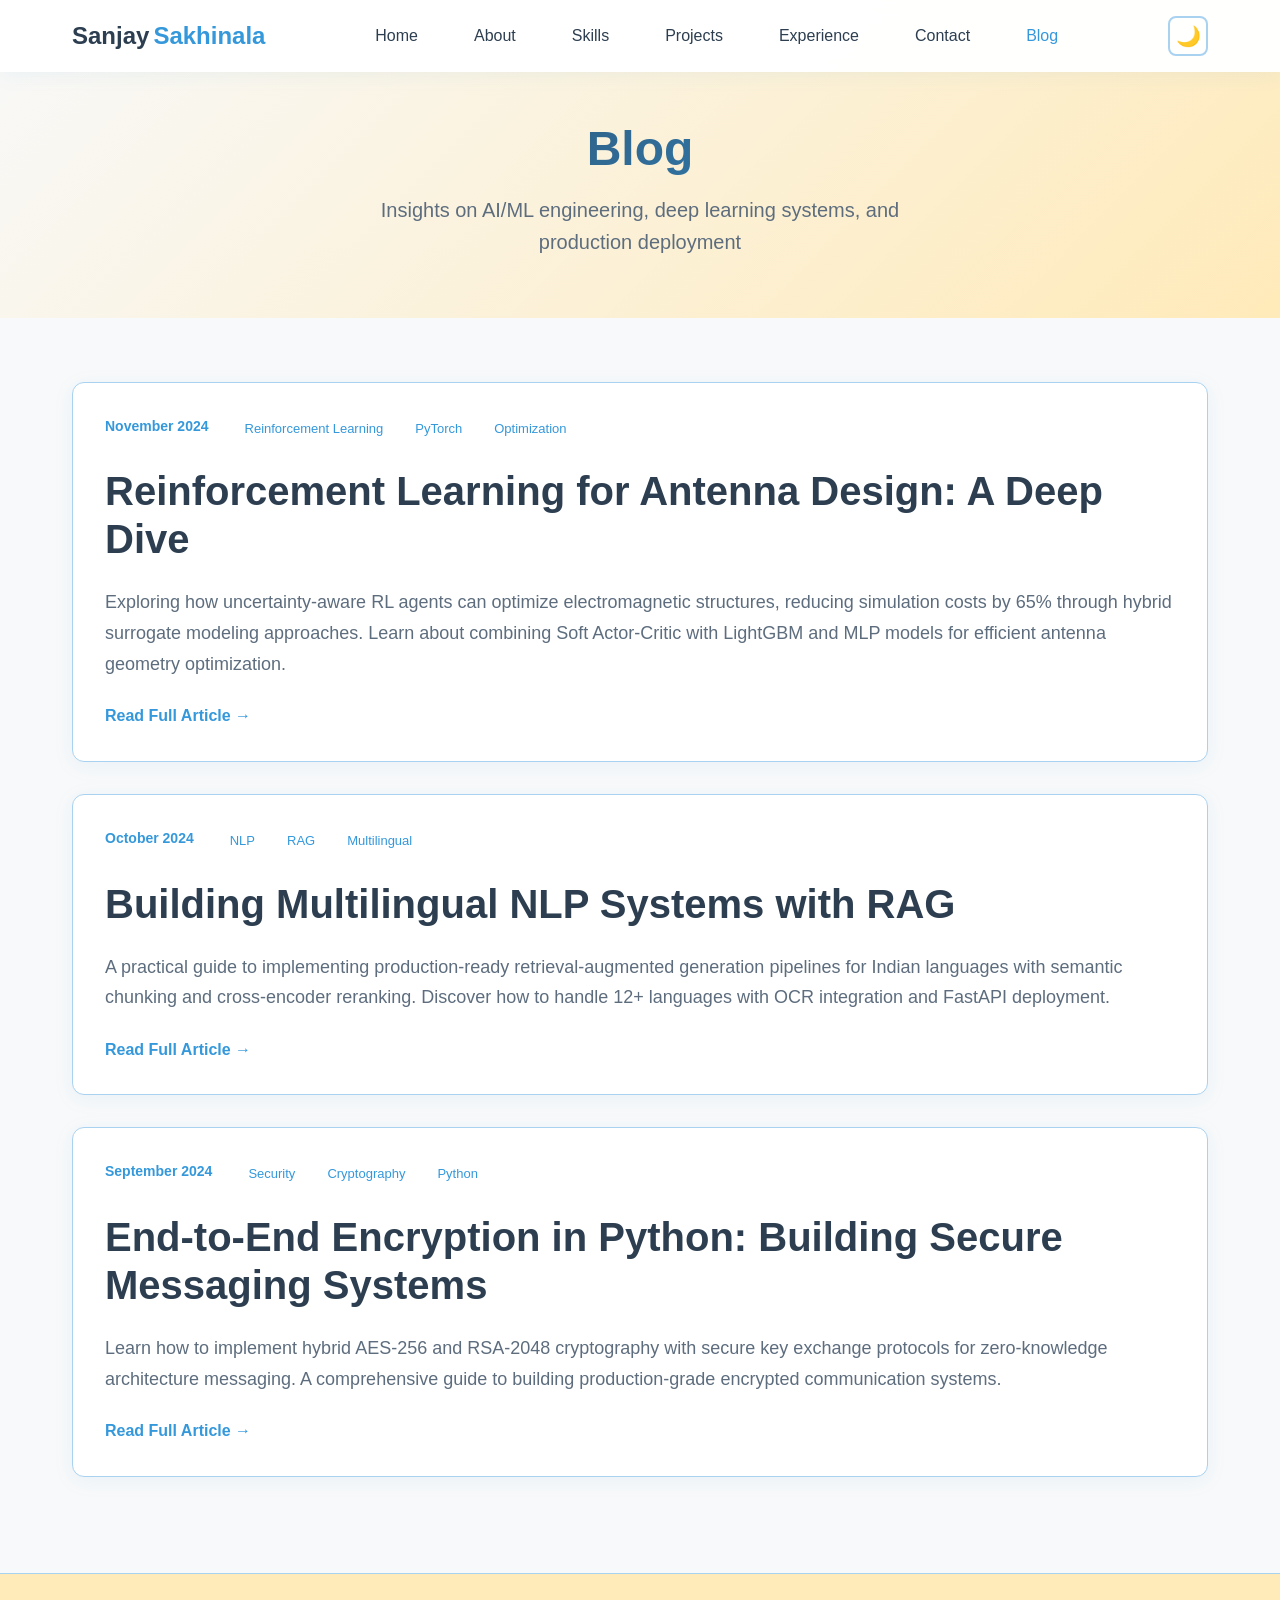
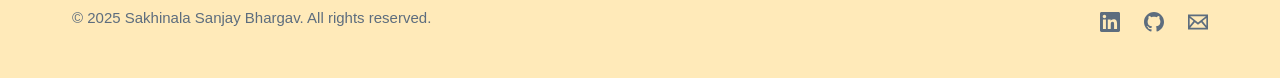
==== blog/index.html @ ed826e9f "Add blog page with posts and styling This commit adds a new blog page with a header, navigation, and" ====
<!DOCTYPE html>
<html lang="en">

<head>
    <meta charset="UTF-8">
    <meta name="viewport" content="width=device-width, initial-scale=1.0">
    <meta name="description"
        content="Blog posts by Sakhinala Sanjay Bhargav - AI/ML Engineer sharing insights on deep learning, reinforcement learning, NLP, and MLOps.">
    <meta name="keywords" content="AI Blog, ML Blog, Deep Learning, Reinforcement Learning, NLP, MLOps">
    <meta name="author" content="Sakhinala Sanjay Bhargav">
    <title>Blog - Sanjay Bhargav</title>
    <link rel="stylesheet" href="../style.css">
    <style>
        .blog-page-header {
            padding: 120px 0 60px;
            text-align: center;
            background: linear-gradient(135deg, var(--bg-primary) 0%, var(--bg-secondary) 100%);
        }

        .blog-page-title {
            font-size: 3rem;
            margin-bottom: 1rem;
            background: linear-gradient(135deg, var(--text-primary), var(--accent-primary));
            -webkit-background-clip: text;
            -webkit-text-fill-color: transparent;
            background-clip: text;
        }

        .blog-page-subtitle {
            font-size: 1.25rem;
            color: var(--text-secondary);
            max-width: 600px;
            margin: 0 auto;
        }

        .blog-posts-list {
            padding: var(--spacing-2xl) 0;
        }

        .blog-post-item {
            background: var(--card-bg);
            padding: var(--spacing-lg);
            border-radius: var(--radius-lg);
            box-shadow: 0 4px 20px var(--shadow-color);
            margin-bottom: var(--spacing-lg);
            border: 1px solid var(--border-color);
            transition: all var(--transition-fast);
        }

        .blog-post-item:hover {
            transform: translateY(-5px);
            box-shadow: 0 8px 30px var(--shadow-color);
        }

        .blog-post-meta {
            display: flex;
            gap: var(--spacing-md);
            margin-bottom: var(--spacing-md);
            flex-wrap: wrap;
        }

        .blog-post-date {
            color: var(--accent-primary);
            font-weight: 600;
            font-size: 0.875rem;
        }

        .blog-post-tags {
            display: flex;
            gap: var(--spacing-xs);
            flex-wrap: wrap;
        }

        .blog-tag {
            background: var(--accent-primary)20;
            color: var(--accent-primary);
            padding: 0.25rem 0.75rem;
            border-radius: var(--radius-sm);
            font-size: 0.813rem;
            font-weight: 500;
        }

        .blog-post-title-link {
            font-size: 2rem;
            color: var(--text-primary);
            margin-bottom: var(--spacing-md);
            display: block;
            transition: color var(--transition-fast);
        }

        .blog-post-title-link:hover {
            color: var(--accent-primary);
        }

        .blog-post-excerpt {
            color: var(--text-secondary);
            line-height: 1.7;
            margin-bottom: var(--spacing-md);
            font-size: 1.125rem;
        }

        .read-more-btn {
            display: inline-flex;
            align-items: center;
            gap: 0.5rem;
            color: var(--accent-primary);
            font-weight: 600;
            transition: all var(--transition-fast);
        }

        .read-more-btn:hover {
            gap: 0.75rem;
            color: var(--accent-highlight);
        }
    </style>
</head>

<body data-theme="light">
    <!-- Navigation -->
    <nav class="navbar" id="navbar">
        <div class="container nav-container">
            <div class="logo">
                <a href="../index.html" class="logo-text">Sanjay<span class="logo-accent">Sakhinala</span></a>
            </div>
            <ul class="nav-links" id="navLinks">
                <li><a href="../index.html#home" class="nav-link">Home</a></li>
                <li><a href="../index.html#about" class="nav-link">About</a></li>
                <li><a href="../index.html#skills" class="nav-link">Skills</a></li>
                <li><a href="../index.html#projects" class="nav-link">Projects</a></li>
                <li><a href="../index.html#experience" class="nav-link">Experience</a></li>
                <li><a href="../index.html#contact" class="nav-link">Contact</a></li>
                <li><a href="./index.html" class="nav-link" style="color: var(--accent-primary);">Blog</a></li>
            </ul>
            <div class="nav-controls">
                <button class="theme-toggle" id="themeToggle" aria-label="Toggle theme">
                    <span class="theme-icon">🌙</span>
                </button>
                <button class="mobile-toggle" id="mobileToggle" aria-label="Toggle menu">
                    <span class="hamburger"></span>
                    <span class="hamburger"></span>
                    <span class="hamburger"></span>
                </button>
            </div>
        </div>
    </nav>

    <!-- Blog Header -->
    <section class="blog-page-header">
        <div class="container">
            <h1 class="blog-page-title">Blog</h1>
            <p class="blog-page-subtitle">
                Insights on AI/ML engineering, deep learning systems, and production deployment
            </p>
        </div>
    </section>

    <!-- Blog Posts List -->
    <section class="blog-posts-list">
        <div class="container">
            <!-- Blog Post 1 -->
            <article class="blog-post-item">
                <div class="blog-post-meta">
                    <span class="blog-post-date">November 2024</span>
                    <div class="blog-post-tags">
                        <span class="blog-tag">Reinforcement Learning</span>
                        <span class="blog-tag">PyTorch</span>
                        <span class="blog-tag">Optimization</span>
                    </div>
                </div>
                <a href="./rl-antenna-design.html" class="blog-post-title-link">
                    <h2>Reinforcement Learning for Antenna Design: A Deep Dive</h2>
                </a>
                <p class="blog-post-excerpt">
                    Exploring how uncertainty-aware RL agents can optimize electromagnetic structures, reducing
                    simulation costs by 65% through hybrid surrogate modeling approaches. Learn about combining Soft
                    Actor-Critic with LightGBM and MLP models for efficient antenna geometry optimization.
                </p>
                <a href="./rl-antenna-design.html" class="read-more-btn">
                    Read Full Article →
                </a>
            </article>

            <!-- Blog Post 2 -->
            <article class="blog-post-item">
                <div class="blog-post-meta">
                    <span class="blog-post-date">October 2024</span>
                    <div class="blog-post-tags">
                        <span class="blog-tag">NLP</span>
                        <span class="blog-tag">RAG</span>
                        <span class="blog-tag">Multilingual</span>
                    </div>
                </div>
                <a href="./multilingual-rag-systems.html" class="blog-post-title-link">
                    <h2>Building Multilingual NLP Systems with RAG</h2>
                </a>
                <p class="blog-post-excerpt">
                    A practical guide to implementing production-ready retrieval-augmented generation pipelines for
                    Indian languages with semantic chunking and cross-encoder reranking. Discover how to handle 12+
                    languages with OCR integration and FastAPI deployment.
                </p>
                <a href="./multilingual-rag-systems.html" class="read-more-btn">
                    Read Full Article →
                </a>
            </article>

            <!-- Blog Post 3 -->
            <article class="blog-post-item">
                <div class="blog-post-meta">
                    <span class="blog-post-date">September 2024</span>
                    <div class="blog-post-tags">
                        <span class="blog-tag">Security</span>
                        <span class="blog-tag">Cryptography</span>
                        <span class="blog-tag">Python</span>
                    </div>
                </div>
                <a href="./encryption-python.html" class="blog-post-title-link">
                    <h2>End-to-End Encryption in Python: Building Secure Messaging Systems</h2>
                </a>
                <p class="blog-post-excerpt">
                    Learn how to implement hybrid AES-256 and RSA-2048 cryptography with secure key exchange protocols
                    for zero-knowledge architecture messaging. A comprehensive guide to building production-grade
                    encrypted communication systems.
                </p>
                <a href="./encryption-python.html" class="read-more-btn">
                    Read Full Article →
                </a>
            </article>
        </div>
    </section>

    <!-- Footer -->
    <footer class="footer">
        <div class="container">
            <div class="footer-content">
                <p class="footer-text">&copy; 2025 Sakhinala Sanjay Bhargav. All rights reserved.</p>
                <div class="footer-social">
                    <a href="https://linkedin.com/in/sanjay-sakhinala" target="_blank" aria-label="LinkedIn">
                        <svg width="20" height="20" viewBox="0 0 24 24" fill="currentColor">
                            <path
                                d="M20.447 20.452h-3.554v-5.569c0-1.328-.027-3.037-1.852-3.037-1.853 0-2.136 1.445-2.136 2.939v5.667H9.351V9h3.414v1.561h.046c.477-.9 1.637-1.85 3.37-1.85 3.601 0 4.267 2.37 4.267 5.455v6.286zM5.337 7.433c-1.144 0-2.063-.926-2.063-2.065 0-1.138.92-2.063 2.063-2.063 1.14 0 2.064.925 2.064 2.063 0 1.139-.925 2.065-2.064 2.065zm1.782 13.019H3.555V9h3.564v11.452zM22.225 0H1.771C.792 0 0 .774 0 1.729v20.542C0 23.227.792 24 1.771 24h20.451C23.2 24 24 23.227 24 22.271V1.729C24 .774 23.2 0 22.222 0h.003z" />
                        </svg>
                    </a>
                    <a href="https://github.com/DNSdecoded" target="_blank" aria-label="GitHub">
                        <svg width="20" height="20" viewBox="0 0 24 24" fill="currentColor">
                            <path
                                d="M12 0c-6.626 0-12 5.373-12 12 0 5.302 3.438 9.8 8.207 11.387.599.111.793-.261.793-.577v-2.234c-3.338.726-4.033-1.416-4.033-1.416-.546-1.387-1.333-1.756-1.333-1.756-1.089-.745.083-.729.083-.729 1.205.084 1.839 1.237 1.839 1.237 1.07 1.834 2.807 1.304 3.492.997.107-.775.418-1.305.762-1.604-2.665-.305-5.467-1.334-5.467-5.931 0-1.311.469-2.381 1.236-3.221-.124-.303-.535-1.524.117-3.176 0 0 1.008-.322 3.301 1.23.957-.266 1.983-.399 3.003-.404 1.02.005 2.047.138 3.006.404 2.291-1.552 3.297-1.23 3.297-1.23.653 1.653.242 2.874.118 3.176.77.84 1.235 1.911 1.235 3.221 0 4.609-2.807 5.624-5.479 5.921.43.372.823 1.102.823 2.222v3.293c0 .319.192.694.801.576 4.765-1.589 8.199-6.086 8.199-11.386 0-6.627-5.373-12-12-12z" />
                        </svg>
                    </a>
                    <a href="mailto:sanjaysakhinala@gmail.com" aria-label="Email">
                        <svg width="20" height="20" viewBox="0 0 24 24" fill="currentColor">
                            <path
                                d="M0 3v18h24v-18h-24zm6.623 7.929l-4.623 5.712v-9.458l4.623 3.746zm-4.141-5.929h19.035l-9.517 7.713-9.518-7.713zm5.694 7.188l3.824 3.099 3.83-3.104 5.612 6.817h-18.779l5.513-6.812zm9.208-1.264l4.616-3.741v9.348l-4.616-5.607z" />
                        </svg>
                    </a>
                </div>
            </div>
        </div>
    </footer>

    <script src="../scripts.js"></script>
    <script data-goatcounter="https://sanjaysakhinala.goatcounter.com/count" async src="//gc.zgo.at/count.js"></script>
</body>

</html>
---- style.css ----
/* ===================================
   CSS Variables & Theme Configuration
   =================================== */

:root {
    /* Light Mode Colors */
    --bg-primary: #F8F9FA;
    --bg-secondary: #ffeab9;
    --bg-tertiary: #3498DB;
    --text-primary: #2C3E50;
    --text-secondary: #5D6D7E;
    --text-tertiary: #95A5A6;
    --accent-primary: #3498DB;
    --accent-secondary: #5DADE2;
    --accent-highlight: #2ECC71;
    --border-color: #a9d2f1;
    --shadow-color: rgba(52, 152, 219, 0.08);
    --card-bg: #FFFFFF;
    --nav-bg: rgba(255, 255, 255, 0.98);

    /* Spacing */
    --spacing-xs: 0.5rem;
    --spacing-sm: 1rem;
    --spacing-md: 1.5rem;
    --spacing-lg: 2rem;
    --spacing-xl: 3rem;
    --spacing-2xl: 4rem;

    /* Typography */
    --font-primary: -apple-system, BlinkMacSystemFont, 'Segoe UI', Roboto, 'Helvetica Neue', Arial, sans-serif;
    --font-mono: 'Courier New', Courier, monospace;

    /* Transitions */
    --transition-fast: 0.2s ease;
    --transition-normal: 0.3s ease;
    --transition-slow: 0.5s ease;

    /* Border Radius */
    --radius-sm: 4px;
    --radius-md: 8px;
    --radius-lg: 12px;
    --radius-xl: 16px;
}

[data-theme="dark"] {
    /* Dark Mode Colors */
    --bg-primary: #000000;
    --bg-secondary: #0a0a0a;
    --bg-tertiary: #87CEEB;
    --text-primary: #FFFFFF;
    --text-secondary: #B0B0B0;
    --text-tertiary: #808080;
    --accent-primary: #87CEEB;
    --accent-secondary: #A0D8F0;
    --accent-highlight: #87CEEB;
    --border-color: #1a1a1a;
    --shadow-color: rgba(135, 206, 235, 0.1);
    --card-bg: #0f0f0f;
    --nav-bg: rgba(10, 10, 10, 0.98);
}

/* ===================================
   Global Styles & Reset
   =================================== */

* {
    margin: 0;
    padding: 0;
    box-sizing: border-box;
}

html {
    scroll-behavior: smooth;
    font-size: 16px;
}

body {
    font-family: var(--font-primary);
    background-color: var(--bg-primary);
    color: var(--text-primary);
    line-height: 1.6;
    transition: background-color var(--transition-normal), color var(--transition-normal);
    overflow-x: hidden;
}

/* ===================================
   Typography
   =================================== */

h1, h2, h3, h4, h5, h6 {
    font-weight: 700;
    line-height: 1.2;
    margin-bottom: var(--spacing-sm);
}

h1 {
    font-size: 3rem;
}

h2 {
    font-size: 2.5rem;
}

h3 {
    font-size: 1.75rem;
}

h4 {
    font-size: 1.5rem;
}

h5 {
    font-size: 1.25rem;
}

h6 {
    font-size: 1rem;
}

p {
    margin-bottom: var(--spacing-sm);
}

a {
    color: var(--accent-primary);
    text-decoration: none;
    transition: color var(--transition-fast);
}

a:hover {
    color: var(--accent-secondary);
}

/* ===================================
   Utility Classes
   =================================== */

.container {
    max-width: 1200px;
    margin: 0 auto;
    padding: 0 var(--spacing-lg);
}

.section {
    padding: var(--spacing-2xl) 0;
}

.section-title {
    text-align: center;
    font-size: 2.5rem;
    margin-bottom: var(--spacing-xl);
    position: relative;
    display: inline-block;
    left: 50%;
    transform: translateX(-50%);
}

.section-title::after {
    content: '';
    position: absolute;
    bottom: -10px;
    left: 50%;
    transform: translateX(-50%);
    width: 60px;
    height: 4px;
    background: linear-gradient(90deg, var(--accent-primary), var(--accent-highlight));
    border-radius: 2px;
}

/* Fade-in Animation */
.fade-in {
    opacity: 0;
    transform: translateY(30px);
    transition: opacity 0.6s ease, transform 0.6s ease;
}

.fade-in.visible {
    opacity: 1;
    transform: translateY(0);
}

/* ===================================
   Navigation Bar
   =================================== */

.navbar {
    position: fixed;
    top: 0;
    left: 0;
    right: 0;
    background: var(--nav-bg);
    backdrop-filter: blur(10px);
    -webkit-backdrop-filter: blur(10px);
    box-shadow: 0 2px 20px var(--shadow-color);
    z-index: 1000;
    transition: all var(--transition-normal);
}

.nav-container {
    display: flex;
    justify-content: space-between;
    align-items: center;
    padding: var(--spacing-sm) var(--spacing-lg);
}

.logo-text {
    font-size: 1.5rem;
    font-weight: 700;
    color: var(--text-primary);
}

.logo-accent {
    color: var(--accent-primary);
    margin-left: 4px;
}

.nav-links {
    display: flex;
    list-style: none;
    gap: var(--spacing-md);
}

.nav-link {
    color: var(--text-primary);
    font-weight: 500;
    padding: var(--spacing-xs) var(--spacing-sm);
    border-radius: var(--radius-sm);
    transition: all var(--transition-fast);
}

.nav-link:hover {
    color: var(--accent-primary);
    background-color: var(--bg-secondary);
}

.nav-controls {
    display: flex;
    align-items: center;
    gap: var(--spacing-sm);
}

.theme-toggle,
.mobile-toggle {
    background: transparent;
    border: 2px solid var(--border-color);
    width: 40px;
    height: 40px;
    border-radius: var(--radius-md);
    cursor: pointer;
    display: flex;
    align-items: center;
    justify-content: center;
    transition: all var(--transition-fast);
    color: var(--text-primary);
}

.theme-toggle:hover,
.mobile-toggle:hover {
    background-color: var(--bg-secondary);
    border-color: var(--accent-primary);
    transform: scale(1.05);
}

.theme-icon {
    font-size: 1.25rem;
}

.mobile-toggle {
    display: none;
    flex-direction: column;
    gap: 4px;
}

.hamburger {
    width: 20px;
    height: 2px;
    background-color: var(--text-primary);
    transition: all var(--transition-fast);
}

/* Mobile Navigation */
@media (max-width: 768px) {
    .nav-links {
        position: fixed;
        top: 70px;
        left: 0;
        right: 0;
        flex-direction: column;
        background: var(--nav-bg);
        backdrop-filter: blur(10px);
        padding: var(--spacing-lg);
        gap: var(--spacing-sm);
        transform: translateX(100%);
        transition: transform var(--transition-normal);
        box-shadow: 0 10px 30px var(--shadow-color);
    }

    .nav-links.active {
        transform: translateX(0);
    }

    .mobile-toggle {
        display: flex;
    }

    .mobile-toggle.active .hamburger:nth-child(1) {
        transform: rotate(45deg) translate(5px, 5px);
    }

    .mobile-toggle.active .hamburger:nth-child(2) {
        opacity: 0;
    }

    .mobile-toggle.active .hamburger:nth-child(3) {
        transform: rotate(-45deg) translate(6px, -6px);
    }
}

/* ===================================
   Hero Section
   =================================== */

.hero {
    min-height: 100vh;
    display: flex;
    align-items: center;
    padding-top: 80px;
    background: linear-gradient(135deg, var(--bg-primary) 0%, var(--bg-secondary) 100%);
    position: relative;
    overflow: hidden;
}

.hero::before {
    content: '';
    position: absolute;
    top: 0;
    left: 0;
    right: 0;
    bottom: 0;
    background: radial-gradient(circle at top right, var(--accent-primary)10, transparent 50%);
    opacity: 0.1;
    pointer-events: none;
}

.hero-container {
    position: relative;
    z-index: 1;
}

.hero-content {
    display: grid;
    grid-template-columns: 1fr 1fr;
    gap: var(--spacing-xl);
    align-items: center;
}

.hero-text {
    animation: fadeInUp 0.8s ease;
}

.hero-greeting {
    font-size: 1.25rem;
    color: var(--accent-primary);
    margin-bottom: var(--spacing-xs);
    font-weight: 500;
}

.hero-name {
    font-size: 3.5rem;
    margin-bottom: var(--spacing-sm);
    background: linear-gradient(135deg, var(--text-primary), var(--accent-primary));
    -webkit-background-clip: text;
    -webkit-text-fill-color: transparent;
    background-clip: text;
}

.hero-title {
    font-size: 1.75rem;
    color: var(--text-secondary);
    margin-bottom: var(--spacing-md);
}

.hero-description {
    font-size: 1.125rem;
    color: var(--text-secondary);
    margin-bottom: var(--spacing-lg);
    line-height: 1.8;
}

.hero-cta {
    display: flex;
    gap: var(--spacing-md);
    margin-bottom: var(--spacing-lg);
}

.btn {
    padding: 0.875rem 2rem;
    border-radius: var(--radius-md);
    font-weight: 600;
    font-size: 1rem;
    cursor: pointer;
    transition: all var(--transition-fast);
    border: none;
    display: inline-block;
    text-align: center;
}

.btn-primary {
    background: linear-gradient(135deg, var(--accent-primary), var(--accent-highlight));
    color: white;
    box-shadow: 0 4px 15px rgba(52, 152, 219, 0.3);
}

.btn-primary:hover {
    transform: translateY(-2px);
    box-shadow: 0 6px 25px rgba(52, 152, 219, 0.4);
}

.btn-secondary {
    background: transparent;
    color: var(--accent-primary);
    border: 2px solid var(--accent-primary);
}

.btn-secondary:hover {
    background: var(--accent-primary);
    color: white;
    transform: translateY(-2px);
}

.hero-social {
    display: flex;
    gap: var(--spacing-md);
}

.social-link {
    width: 45px;
    height: 45px;
    display: flex;
    align-items: center;
    justify-content: center;
    border-radius: var(--radius-md);
    background: var(--card-bg);
    border: 2px solid var(--border-color);
    color: var(--text-primary);
    transition: all var(--transition-fast);
}

.social-link:hover {
    background: var(--accent-primary);
    border-color: var(--accent-primary);
    color: white;
    transform: translateY(-3px);
}

.hero-image {
    display: flex;
    justify-content: center;
    align-items: center;
}

.image-wrapper {
    position: relative;
    width: 420px;
    height: 420px;
    border-radius: 50%;
    overflow: hidden;
    border: 6px solid var(--accent-primary);
    box-shadow: 0 20px 60px var(--shadow-color);
    animation: float 3s ease-in-out infinite;
}

.profile-image {
    width: 100%;
    height: 100%;
    object-fit: cover;
    object-position: center top;
    /* Move image down so the head is not cut */
    border-radius: 50%;
    display: block;
}


@keyframes fadeInUp {
    from {
        opacity: 0;
        transform: translateY(30px);
    }

    to {
        opacity: 1;
        transform: translateY(0);
    }
}

@keyframes float {
    0%, 100% {
        transform: translateY(0);
    }

    50% {
        transform: translateY(-20px);
    }
}

@media (max-width: 768px) {
    .hero-content {
        grid-template-columns: 1fr;
        text-align: center;
    }

    .hero-name {
        font-size: 2.5rem;
    }

    .hero-cta {
        flex-direction: column;
    }

    .hero-social {
        justify-content: center;
    }

    .image-wrapper {
        width: 300px;
        height: 300px;
    }
}

/* ===================================
   About Section
   =================================== */

.about-section {
    background-color: var(--bg-secondary);
}

.about-content {
    max-width: 900px;
    margin: 0 auto;
}

.about-text {
    font-size: 1.125rem;
    color: var(--text-secondary);
    line-height: 1.8;
    margin-bottom: var(--spacing-md);
}

.about-text strong {
    color: var(--accent-primary);
    font-weight: 600;
}

/* ===================================
   Skills Section
   =================================== */

.skills-grid {
    display: grid;
    grid-template-columns: repeat(auto-fit, minmax(300px, 1fr));
    gap: var(--spacing-lg);
}

.skill-category {
    background: var(--card-bg);
    padding: var(--spacing-lg);
    border-radius: var(--radius-lg);
    box-shadow: 0 4px 20px var(--shadow-color);
    transition: transform var(--transition-fast), box-shadow var(--transition-fast);
    border: 1px solid var(--border-color);
}

.skill-category:hover {
    transform: translateY(-5px);
    box-shadow: 0 8px 30px var(--shadow-color);
}

.skill-category-title {
    color: var(--accent-primary);
    font-size: 1.25rem;
    margin-bottom: var(--spacing-md);
    font-weight: 600;
}

.skill-tags {
    display: flex;
    flex-wrap: wrap;
    gap: var(--spacing-xs);
}

.skill-tag {
    background: linear-gradient(135deg, var(--accent-primary)15, var(--accent-secondary)10);
    color: var(--accent-primary);
    padding: 0.5rem 1rem;
    border-radius: var(--radius-md);
    font-size: 0.875rem;
    font-weight: 500;
    border: 1px solid var(--accent-primary)30;
    transition: all var(--transition-fast);
    cursor: default;
}

.skill-tag:hover {
    background: var(--accent-primary);
    color: white;
    transform: scale(1.05);
}

/* ===================================
   Projects Section
   =================================== */

.projects-section {
    background-color: var(--bg-secondary);
}

.projects-grid {
    display: grid;
    grid-template-columns: repeat(auto-fit, minmax(350px, 1fr));
    gap: var(--spacing-lg);
}

.project-card {
    background: var(--card-bg);
    padding: var(--spacing-lg);
    border-radius: var(--radius-lg);
    box-shadow: 0 4px 20px var(--shadow-color);
    transition: all var(--transition-fast);
    border: 1px solid var(--border-color);
    display: flex;
    flex-direction: column;
}

.project-card:hover {
    transform: translateY(-8px);
    box-shadow: 0 12px 40px var(--shadow-color);
    border-color: var(--accent-primary);
}

.project-header {
    display: flex;
    justify-content: space-between;
    align-items: flex-start;
    margin-bottom: var(--spacing-md);
}

.project-title {
    font-size: 1.25rem;
    color: var(--text-primary);
    margin-bottom: var(--spacing-xs);
    flex: 1;
}

.project-badge {
    background: var(--accent-primary)20;
    color: var(--accent-primary);
    padding: 0.25rem 0.75rem;
    border-radius: var(--radius-sm);
    font-size: 0.75rem;
    font-weight: 600;
    white-space: nowrap;
    margin-left: var(--spacing-sm);
}

.project-link {
    color: var(--accent-primary);
    transition: all var(--transition-fast);
}

.project-link:hover {
    color: var(--accent-highlight);
    transform: scale(1.1);
}

.project-description {
    color: var(--text-secondary);
    line-height: 1.7;
    margin-bottom: var(--spacing-md);
    flex: 1;
}

.project-description strong {
    color: var(--accent-primary);
    font-weight: 600;
}

.project-tech {
    display: flex;
    flex-wrap: wrap;
    gap: var(--spacing-xs);
    margin-bottom: var(--spacing-md);
}

.tech-tag {
    background: var(--bg-primary);
    color: var(--text-secondary);
    padding: 0.375rem 0.75rem;
    border-radius: var(--radius-sm);
    font-size: 0.813rem;
    border: 1px solid var(--border-color);
}

.project-footer {
    padding-top: var(--spacing-md);
    border-top: 1px solid var(--border-color);
}

.project-highlight {
    color: var(--accent-highlight);
    font-weight: 600;
    font-size: 0.875rem;
}

/* ===================================
   Experience Section
   =================================== */

.experience-timeline {
    max-width: 900px;
    margin: 0 auto;
    display: flex;
    flex-direction: column;
    gap: var(--spacing-lg);
}

.experience-card {
    background: var(--card-bg);
    padding: var(--spacing-lg);
    border-radius: var(--radius-lg);
    box-shadow: 0 4px 20px var(--shadow-color);
    border-left: 4px solid var(--accent-primary);
    transition: all var(--transition-fast);
}

.experience-card:hover {
    transform: translateX(8px);
    box-shadow: 0 8px 30px var(--shadow-color);
}

.experience-header {
    display: flex;
    justify-content: space-between;
    align-items: flex-start;
    margin-bottom: var(--spacing-md);
    flex-wrap: wrap;
    gap: var(--spacing-sm);
}

.experience-title {
    font-size: 1.5rem;
    color: var(--text-primary);
    margin-bottom: var(--spacing-xs);
}

.experience-company {
    color: var(--accent-primary);
    font-size: 1.125rem;
    font-weight: 600;
}

.experience-date {
    color: var(--text-tertiary);
    font-size: 0.938rem;
    font-weight: 500;
    white-space: nowrap;
}

.experience-list {
    list-style: none;
    padding-left: 0;
}

.experience-list li {
    padding-left: 1.5rem;
    margin-bottom: var(--spacing-sm);
    position: relative;
    color: var(--text-secondary);
    line-height: 1.7;
}

.experience-list li::before {
    content: '▹';
    position: absolute;
    left: 0;
    color: var(--accent-primary);
    font-weight: bold;
    font-size: 1.25rem;
}

/* ===================================
   Education Section
   =================================== */

.education-section {
    background-color: var(--bg-secondary);
}

.education-grid {
    display: grid;
    grid-template-columns: repeat(auto-fit, minmax(300px, 1fr));
    gap: var(--spacing-lg);
}

.education-card {
    background: var(--card-bg);
    padding: var(--spacing-lg);
    border-radius: var(--radius-lg);
    box-shadow: 0 4px 20px var(--shadow-color);
    text-align: center;
    transition: all var(--transition-fast);
    border: 1px solid var(--border-color);
}

.education-card:hover {
    transform: translateY(-5px);
    box-shadow: 0 8px 30px var(--shadow-color);
}

.education-icon {
    font-size: 3rem;
    margin-bottom: var(--spacing-md);
}

.education-degree {
    font-size: 1.25rem;
    color: var(--text-primary);
    margin-bottom: var(--spacing-sm);
}

.education-school {
    color: var(--text-secondary);
    margin-bottom: var(--spacing-md);
    line-height: 1.5;
}

.education-details {
    display: flex;
    justify-content: space-between;
    padding-top: var(--spacing-md);
    border-top: 1px solid var(--border-color);
    font-size: 0.875rem;
}

.education-date {
    color: var(--text-tertiary);
}

.education-grade {
    color: var(--accent-primary);
    font-weight: 600;
}

/* ===================================
   Certifications Section
   =================================== */

.certifications-grid {
    display: grid;
    grid-template-columns: repeat(auto-fit, minmax(320px, 1fr));
    gap: var(--spacing-md);
}

.certification-card {
    background: var(--card-bg);
    padding: var(--spacing-lg);
    border-radius: var(--radius-lg);
    box-shadow: 0 4px 20px var(--shadow-color);
    border-left: 4px solid var(--accent-highlight);
    transition: all var(--transition-fast);
}

.certification-card:hover {
    transform: translateX(8px);
    box-shadow: 0 8px 30px var(--shadow-color);
}

.cert-badge {
    width: 40px;
    height: 40px;
    background: linear-gradient(135deg, var(--accent-primary), var(--accent-highlight));
    color: white;
    border-radius: 50%;
    display: flex;
    align-items: center;
    justify-content: center;
    font-weight: bold;
    font-size: 1.25rem;
    margin-bottom: var(--spacing-md);
}

.cert-title {
    font-size: 1.125rem;
    color: var(--text-primary);
    margin-bottom: var(--spacing-sm);
}

.cert-skills {
    color: var(--text-secondary);
    font-size: 0.938rem;
    line-height: 1.6;
    margin-bottom: var(--spacing-sm);
}

.cert-date {
    color: var(--accent-primary);
    font-size: 0.875rem;
    font-weight: 600;
}

/* ===================================
   Publications & Patents Section
   =================================== */

.publications-section {
    background-color: var(--bg-secondary);
}

.publication-category {
    margin-bottom: var(--spacing-xl);
}

.publication-category:last-child {
    margin-bottom: 0;
}

.pub-category-title {
    font-size: 2rem;
    color: var(--text-primary);
    margin-bottom: var(--spacing-lg);
    padding-bottom: var(--spacing-sm);
    border-bottom: 2px solid var(--border-color);
}

.publication-card {
    background: var(--card-bg);
    padding: var(--spacing-lg);
    border-radius: var(--radius-lg);
    box-shadow: 0 4px 20px var(--shadow-color);
    margin-bottom: var(--spacing-md);
    display: flex;
    gap: var(--spacing-md);
    transition: all var(--transition-fast);
    border: 1px solid var(--border-color);
}

.publication-card:hover {
    transform: translateY(-3px);
    box-shadow: 0 8px 30px var(--shadow-color);
}

.patent-card {
    border-left: 4px solid var(--accent-highlight);
}

.pub-icon {
    font-size: 2.5rem;
    flex-shrink: 0;
}

.pub-content {
    flex: 1;
}

.pub-title {
    font-size: 1.25rem;
    color: var(--text-primary);
    margin-bottom: var(--spacing-sm);
    line-height: 1.4;
}

.pub-authors,
.pub-venue {
    color: var(--text-secondary);
    margin-bottom: var(--spacing-xs);
    font-size: 1rem;
}

.pub-details {
    color: var(--text-tertiary);
    font-size: 0.875rem;
}

.pub-links {
    display: flex;
    flex-wrap: wrap;
    gap: var(--spacing-md);
    align-items: center;
    margin-top: var(--spacing-sm);
}

.pub-link {
    color: var(--accent-primary);
    font-weight: 500;
    text-decoration: underline;
}

.pub-link:hover {
    color: var(--accent-highlight);
}

.pub-date {
    color: var(--text-tertiary);
    font-size: 0.875rem;
}

.pub-status {
    background: var(--accent-primary)20;
    color: var(--accent-primary);
    padding: 0.375rem 0.875rem;
    border-radius: var(--radius-sm);
    font-size: 0.875rem;
    font-weight: 600;
}

/* ===================================
   Blog Section
   =================================== */

.blog-grid {
    display: grid;
    grid-template-columns: repeat(auto-fit, minmax(320px, 1fr));
    gap: var(--spacing-lg);
}

.blog-card {
    background: var(--card-bg);
    border-radius: var(--radius-lg);
    overflow: hidden;
    box-shadow: 0 4px 20px var(--shadow-color);
    transition: all var(--transition-fast);
    border: 1px solid var(--border-color);
}

.blog-card:hover {
    transform: translateY(-8px);
    box-shadow: 0 12px 40px var(--shadow-color);
}

.blog-image {
    height: 200px;
    background: linear-gradient(135deg, var(--accent-primary), var(--accent-secondary));
    display: flex;
    align-items: center;
    justify-content: center;
}

.blog-placeholder {
    color: white;
    opacity: 0.8;
}

.blog-content {
    padding: var(--spacing-lg);
}

.blog-date {
    color: var(--accent-primary);
    font-size: 0.875rem;
    font-weight: 600;
    text-transform: uppercase;
    letter-spacing: 0.5px;
}

.blog-title {
    font-size: 1.25rem;
    color: var(--text-primary);
    margin: var(--spacing-sm) 0;
    line-height: 1.4;
}

.blog-excerpt {
    color: var(--text-secondary);
    line-height: 1.6;
    margin-bottom: var(--spacing-md);
}

.blog-link {
    color: var(--accent-primary);
    font-weight: 600;
    display: inline-flex;
    align-items: center;
    gap: 0.5rem;
    transition: all var(--transition-fast);
}

.blog-link:hover {
    color: var(--accent-highlight);
    gap: 0.75rem;
}

/* ===================================
   Contact Section
   =================================== */

.contact-section {
    background-color: var(--bg-secondary);
}

.contact-content {
    display: grid;
    grid-template-columns: 1fr 1.5fr;
    gap: var(--spacing-xl);
    max-width: 1000px;
    margin: 0 auto;
}

.contact-info {
    display: flex;
    flex-direction: column;
    justify-content: center;
}

.contact-text {
    font-size: 1.125rem;
    color: var(--text-secondary);
    line-height: 1.8;
    margin-bottom: var(--spacing-lg);
}

.contact-details {
    display: flex;
    flex-direction: column;
    gap: var(--spacing-md);
}

.contact-item {
    display: flex;
    align-items: center;
    gap: var(--spacing-md);
    color: var(--text-secondary);
}

.contact-item svg {
    flex-shrink: 0;
    color: var(--accent-primary);
}

.contact-item a {
    color: var(--text-primary);
    transition: color var(--transition-fast);
}

.contact-item a:hover {
    color: var(--accent-primary);
}

.contact-form {
    background: var(--card-bg);
    padding: var(--spacing-lg);
    border-radius: var(--radius-lg);
    box-shadow: 0 4px 20px var(--shadow-color);
    border: 1px solid var(--border-color);
}

.form-group {
    margin-bottom: var(--spacing-md);
}

.form-group label {
    display: block;
    margin-bottom: var(--spacing-xs);
    color: var(--text-primary);
    font-weight: 600;
}

.form-group input,
.form-group textarea {
    width: 100%;
    padding: 0.875rem;
    border: 2px solid var(--border-color);
    border-radius: var(--radius-md);
    background: var(--bg-primary);
    color: var(--text-primary);
    font-family: var(--font-primary);
    font-size: 1rem;
    transition: all var(--transition-fast);
}

.form-group input:focus,
.form-group textarea:focus {
    outline: none;
    border-color: var(--accent-primary);
    box-shadow: 0 0 0 3px var(--accent-primary)20;
}

.form-group textarea {
    resize: vertical;
    min-height: 120px;
}

.form-message {
    margin-top: var(--spacing-md);
    padding: var(--spacing-md);
    border-radius: var(--radius-md);
    display: none;
    font-weight: 500;
}

.form-message.success {
    display: block;
    background: var(--accent-highlight)20;
    color: var(--accent-highlight);
    border: 1px solid var(--accent-highlight);
}

.form-message.error {
    display: block;
    background: #e7484820;
    color: #e74848;
    border: 1px solid #e74848;
}

@media (max-width: 768px) {
    .contact-content {
        grid-template-columns: 1fr;
    }
}

/* ===================================
   Footer
   =================================== */

.footer {
    background: var(--bg-secondary);
    padding: var(--spacing-lg) 0;
    border-top: 1px solid var(--border-color);
}

.footer-content {
    display: flex;
    justify-content: space-between;
    align-items: center;
    flex-wrap: wrap;
    gap: var(--spacing-md);
}

.footer-text {
    color: var(--text-secondary);
    font-size: 0.938rem;
}

.footer-social {
    display: flex;
    gap: var(--spacing-md);
}

.footer-social a {
    color: var(--text-secondary);
    transition: all var(--transition-fast);
}

.footer-social a:hover {
    color: var(--accent-primary);
    transform: scale(1.1);
}

@media (max-width: 768px) {
    .footer-content {
        justify-content: center;
        text-align: center;
    }
}

/* ===================================
   Responsive Typography
   =================================== */

@media (max-width: 768px) {
    html {
        font-size: 14px;
    }

    h1 {
        font-size: 2.5rem;
    }

    h2 {
        font-size: 2rem;
    }

    h3 {
        font-size: 1.5rem;
    }

    .section {
        padding: var(--spacing-xl) 0;
    }

    .section-title {
        font-size: 2rem;
    }
}

@media (max-width: 480px) {
    .container {
        padding: 0 var(--spacing-md);
    }

    .projects-grid,
    .skills-grid,
    .education-grid,
    .certifications-grid,
    .blog-grid {
        grid-template-columns: 1fr;
    }
}
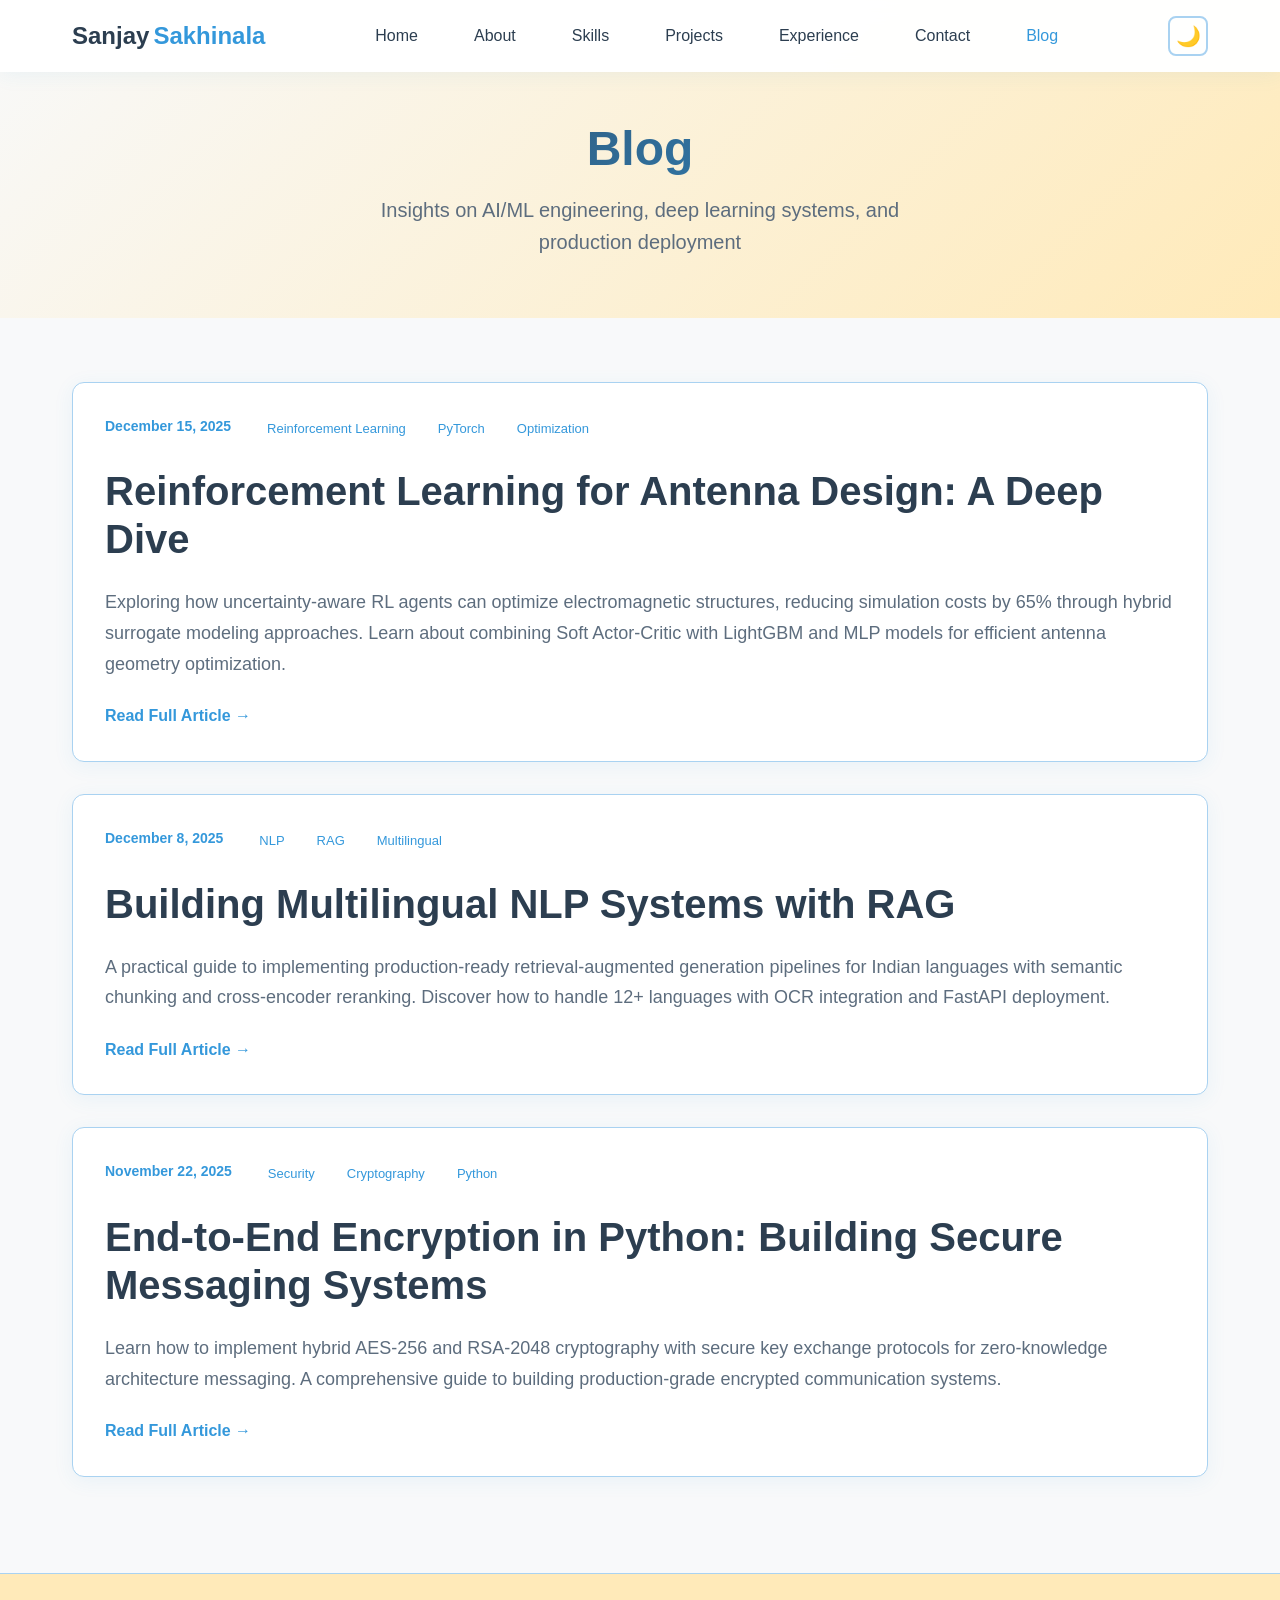
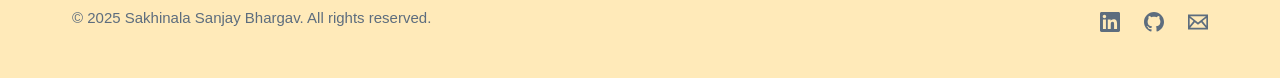
==== commit 949e459a: "Update index.html" ====
--- a/blog/index.html
+++ b/blog/index.html
@@ -157,10 +157,10 @@
     <!-- Blog Posts List -->
     <section class="blog-posts-list">
         <div class="container">
-            <!-- Blog Post 1 -->
+            <!-- Blog Post 1: Reinforcement Learning (December 2025) -->
             <article class="blog-post-item">
                 <div class="blog-post-meta">
-                    <span class="blog-post-date">November 2024</span>
+                    <span class="blog-post-date">December 15, 2025</span>
                     <div class="blog-post-tags">
                         <span class="blog-tag">Reinforcement Learning</span>
                         <span class="blog-tag">PyTorch</span>
@@ -180,10 +180,10 @@
                 </a>
             </article>
 
-            <!-- Blog Post 2 -->
+            <!-- Blog Post 2: RAG (December 2025) -->
             <article class="blog-post-item">
                 <div class="blog-post-meta">
-                    <span class="blog-post-date">October 2024</span>
+                    <span class="blog-post-date">December 8, 2025</span>
                     <div class="blog-post-tags">
                         <span class="blog-tag">NLP</span>
                         <span class="blog-tag">RAG</span>
@@ -203,10 +203,10 @@
                 </a>
             </article>
 
-            <!-- Blog Post 3 -->
+            <!-- Blog Post 3: Encryption (November 2025) -->
             <article class="blog-post-item">
                 <div class="blog-post-meta">
-                    <span class="blog-post-date">September 2024</span>
+                    <span class="blog-post-date">November 22, 2025</span>
                     <div class="blog-post-tags">
                         <span class="blog-tag">Security</span>
                         <span class="blog-tag">Cryptography</span>
@@ -234,13 +234,15 @@
             <div class="footer-content">
                 <p class="footer-text">&copy; 2025 Sakhinala Sanjay Bhargav. All rights reserved.</p>
                 <div class="footer-social">
-                    <a href="https://linkedin.com/in/sanjay-sakhinala" target="_blank" aria-label="LinkedIn">
+                    <a href="https://linkedin.com/in/sanjay-sakhinala" target="_blank" rel="noopener noreferrer"
+                        aria-label="LinkedIn">
                         <svg width="20" height="20" viewBox="0 0 24 24" fill="currentColor">
                             <path
                                 d="M20.447 20.452h-3.554v-5.569c0-1.328-.027-3.037-1.852-3.037-1.853 0-2.136 1.445-2.136 2.939v5.667H9.351V9h3.414v1.561h.046c.477-.9 1.637-1.85 3.37-1.85 3.601 0 4.267 2.37 4.267 5.455v6.286zM5.337 7.433c-1.144 0-2.063-.926-2.063-2.065 0-1.138.92-2.063 2.063-2.063 1.14 0 2.064.925 2.064 2.063 0 1.139-.925 2.065-2.064 2.065zm1.782 13.019H3.555V9h3.564v11.452zM22.225 0H1.771C.792 0 0 .774 0 1.729v20.542C0 23.227.792 24 1.771 24h20.451C23.2 24 24 23.227 24 22.271V1.729C24 .774 23.2 0 22.222 0h.003z" />
                         </svg>
                     </a>
-                    <a href="https://github.com/DNSdecoded" target="_blank" aria-label="GitHub">
+                    <a href="https://github.com/DNSdecoded" target="_blank" rel="noopener noreferrer"
+                        aria-label="GitHub">
                         <svg width="20" height="20" viewBox="0 0 24 24" fill="currentColor">
                             <path
                                 d="M12 0c-6.626 0-12 5.373-12 12 0 5.302 3.438 9.8 8.207 11.387.599.111.793-.261.793-.577v-2.234c-3.338.726-4.033-1.416-4.033-1.416-.546-1.387-1.333-1.756-1.333-1.756-1.089-.745.083-.729.083-.729 1.205.084 1.839 1.237 1.839 1.237 1.07 1.834 2.807 1.304 3.492.997.107-.775.418-1.305.762-1.604-2.665-.305-5.467-1.334-5.467-5.931 0-1.311.469-2.381 1.236-3.221-.124-.303-.535-1.524.117-3.176 0 0 1.008-.322 3.301 1.23.957-.266 1.983-.399 3.003-.404 1.02.005 2.047.138 3.006.404 2.291-1.552 3.297-1.23 3.297-1.23.653 1.653.242 2.874.118 3.176.77.84 1.235 1.911 1.235 3.221 0 4.609-2.807 5.624-5.479 5.921.43.372.823 1.102.823 2.222v3.293c0 .319.192.694.801.576 4.765-1.589 8.199-6.086 8.199-11.386 0-6.627-5.373-12-12-12z" />
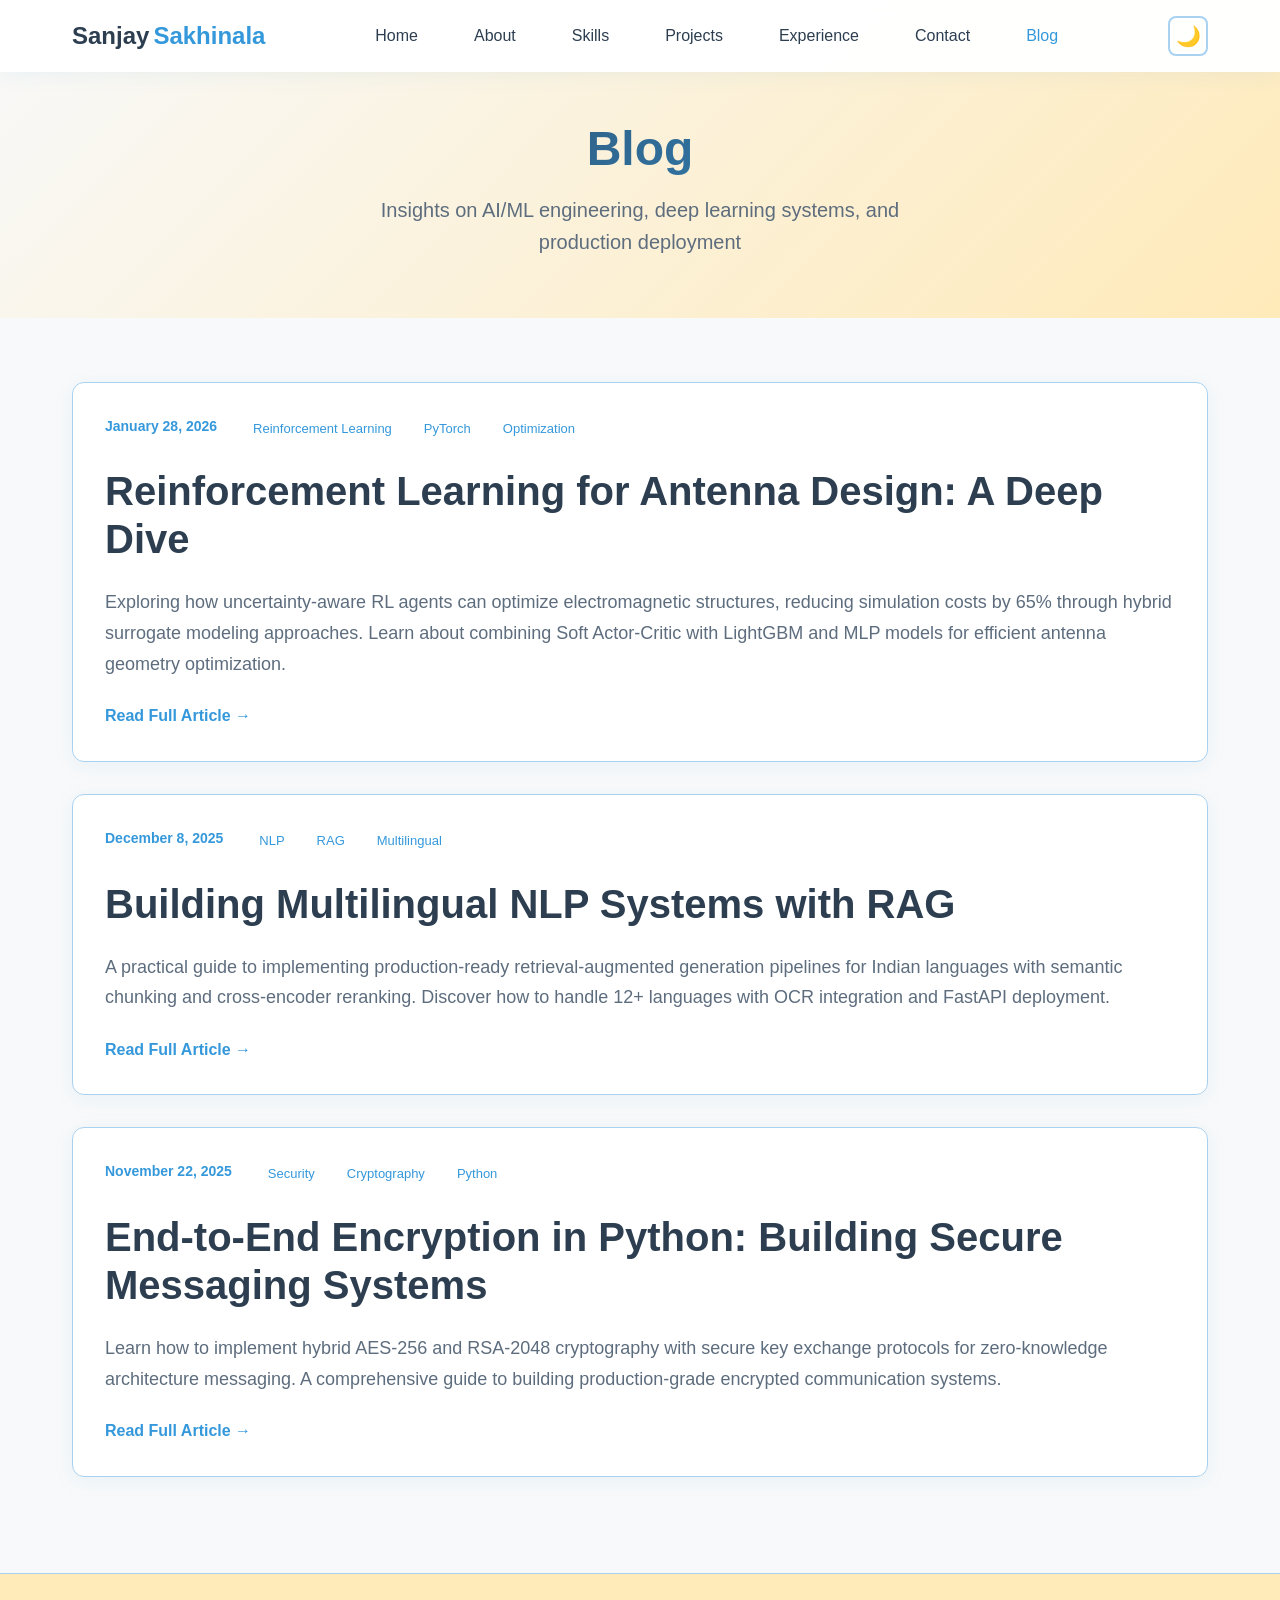
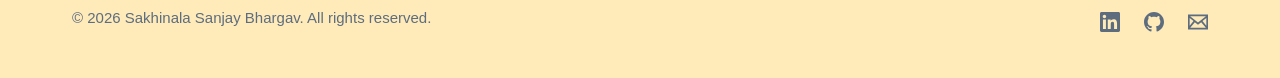
==== commit b51aa4d4: "Add 404 page, redirects, sitemap, and SEO improvements Added a custom 404.html page, _redirects for " ====
--- a/blog/index.html
+++ b/blog/index.html
@@ -8,8 +8,23 @@
         content="Blog posts by Sakhinala Sanjay Bhargav - AI/ML Engineer sharing insights on deep learning, reinforcement learning, NLP, and MLOps.">
     <meta name="keywords" content="AI Blog, ML Blog, Deep Learning, Reinforcement Learning, NLP, MLOps">
     <meta name="author" content="Sakhinala Sanjay Bhargav">
-    <title>Blog - Sanjay Bhargav</title>
-    <link rel="stylesheet" href="../style.css">
+    <meta name="robots" content="index, follow">
+    
+    <meta property="og:type" content="website">
+    <meta property="og:url" content="https://sanjaysakhinala.pages.dev/blog/">
+    <meta property="og:title" content="Blog - Sanjay Bhargav">
+    <meta property="og:description" content="AI/ML Engineer blog sharing insights on deep learning, reinforcement learning, NLP, and MLOps.">
+    <meta property="og:site_name" content="Sanjay Sakhinala's Portfolio">
+    
+    <meta property="twitter:card" content="summary">
+    <meta property="twitter:url" content="https://sanjaysakhinala.pages.dev/blog/">
+    <meta property="twitter:title" content="Blog - Sanjay Bhargav">
+    <meta property="twitter:description" content="AI/ML Engineer blog sharing insights on deep learning, reinforcement learning, NLP, and MLOps.">
+    
+    <link rel="canonical" href="https://sanjaysakhinala.pages.dev/blog/">
+    
+    <title>Blog - Sanjay Bhargav | AI/ML Engineer Insights</title>
+    <link rel="stylesheet" href="/style.css">
     <style>
         .blog-page-header {
             padding: 120px 0 60px;
@@ -116,19 +131,18 @@
 </head>
 
 <body data-theme="light">
-    <!-- Navigation -->
     <nav class="navbar" id="navbar">
         <div class="container nav-container">
             <div class="logo">
-                <a href="../index.html" class="logo-text">Sanjay<span class="logo-accent">Sakhinala</span></a>
+                <a href="/index.html" class="logo-text">Sanjay<span class="logo-accent">Sakhinala</span></a>
             </div>
             <ul class="nav-links" id="navLinks">
-                <li><a href="../index.html#home" class="nav-link">Home</a></li>
-                <li><a href="../index.html#about" class="nav-link">About</a></li>
-                <li><a href="../index.html#skills" class="nav-link">Skills</a></li>
-                <li><a href="../index.html#projects" class="nav-link">Projects</a></li>
-                <li><a href="../index.html#experience" class="nav-link">Experience</a></li>
-                <li><a href="../index.html#contact" class="nav-link">Contact</a></li>
+                <li><a href="/index.html#home" class="nav-link">Home</a></li>
+                <li><a href="/index.html#about" class="nav-link">About</a></li>
+                <li><a href="/index.html#skills" class="nav-link">Skills</a></li>
+                <li><a href="/index.html#projects" class="nav-link">Projects</a></li>
+                <li><a href="/index.html#experience" class="nav-link">Experience</a></li>
+                <li><a href="/index.html#contact" class="nav-link">Contact</a></li>
                 <li><a href="./index.html" class="nav-link" style="color: var(--accent-primary);">Blog</a></li>
             </ul>
             <div class="nav-controls">
@@ -144,7 +158,6 @@
         </div>
     </nav>
 
-    <!-- Blog Header -->
     <section class="blog-page-header">
         <div class="container">
             <h1 class="blog-page-title">Blog</h1>
@@ -154,13 +167,11 @@
         </div>
     </section>
 
-    <!-- Blog Posts List -->
     <section class="blog-posts-list">
         <div class="container">
-            <!-- Blog Post 1: Reinforcement Learning (December 2025) -->
             <article class="blog-post-item">
                 <div class="blog-post-meta">
-                    <span class="blog-post-date">December 15, 2025</span>
+                    <span class="blog-post-date">January 28, 2026</span>
                     <div class="blog-post-tags">
                         <span class="blog-tag">Reinforcement Learning</span>
                         <span class="blog-tag">PyTorch</span>
@@ -180,7 +191,6 @@
                 </a>
             </article>
 
-            <!-- Blog Post 2: RAG (December 2025) -->
             <article class="blog-post-item">
                 <div class="blog-post-meta">
                     <span class="blog-post-date">December 8, 2025</span>
@@ -203,7 +213,6 @@
                 </a>
             </article>
 
-            <!-- Blog Post 3: Encryption (November 2025) -->
             <article class="blog-post-item">
                 <div class="blog-post-meta">
                     <span class="blog-post-date">November 22, 2025</span>
@@ -228,11 +237,10 @@
         </div>
     </section>
 
-    <!-- Footer -->
     <footer class="footer">
         <div class="container">
             <div class="footer-content">
-                <p class="footer-text">&copy; 2025 Sakhinala Sanjay Bhargav. All rights reserved.</p>
+                <p class="footer-text"> &copy; <script>document.write(new Date().getFullYear());</script> Sakhinala Sanjay Bhargav. All rights reserved. </p>
                 <div class="footer-social">
                     <a href="https://linkedin.com/in/sanjay-sakhinala" target="_blank" rel="noopener noreferrer"
                         aria-label="LinkedIn">
@@ -259,8 +267,8 @@
         </div>
     </footer>
 
-    <script src="../scripts.js"></script>
+    <script src="/scripts.js"></script>
     <script data-goatcounter="https://sanjaysakhinala.goatcounter.com/count" async src="//gc.zgo.at/count.js"></script>
 </body>
 
-</html>
+</html>
